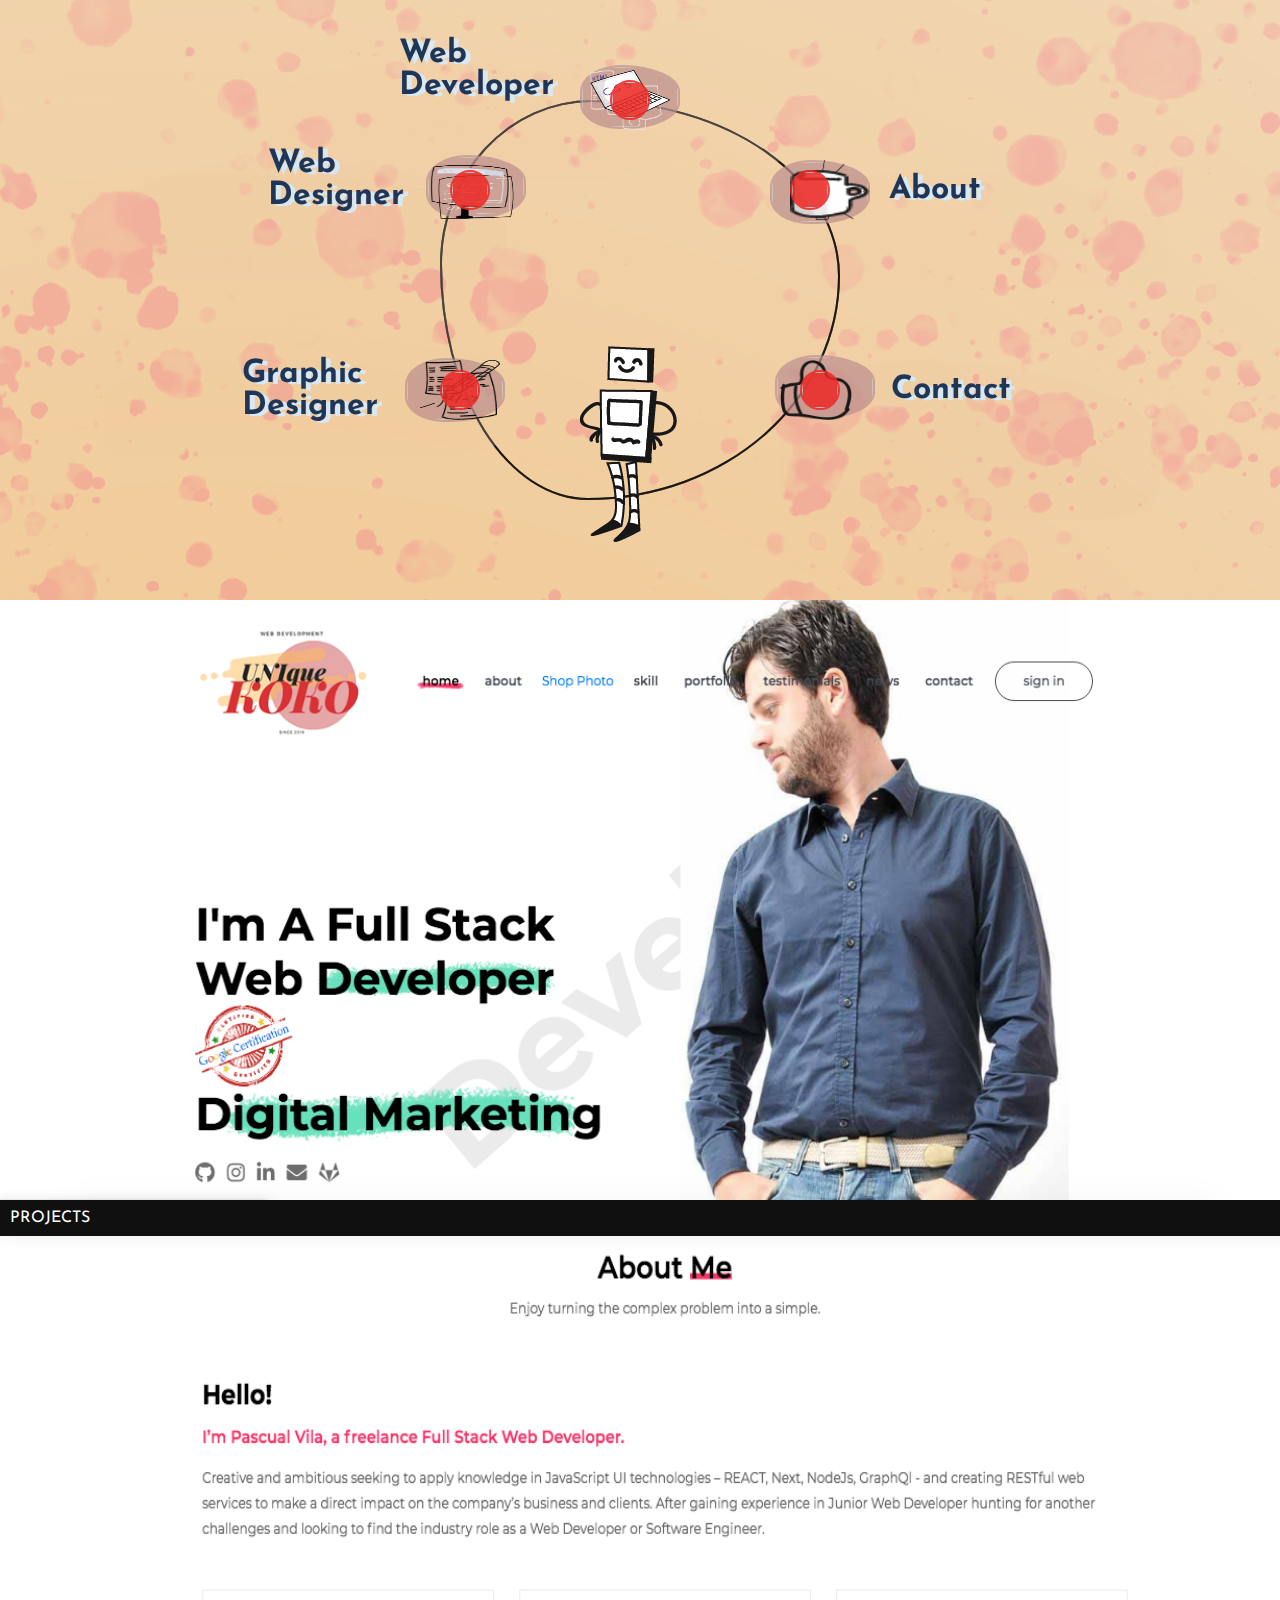
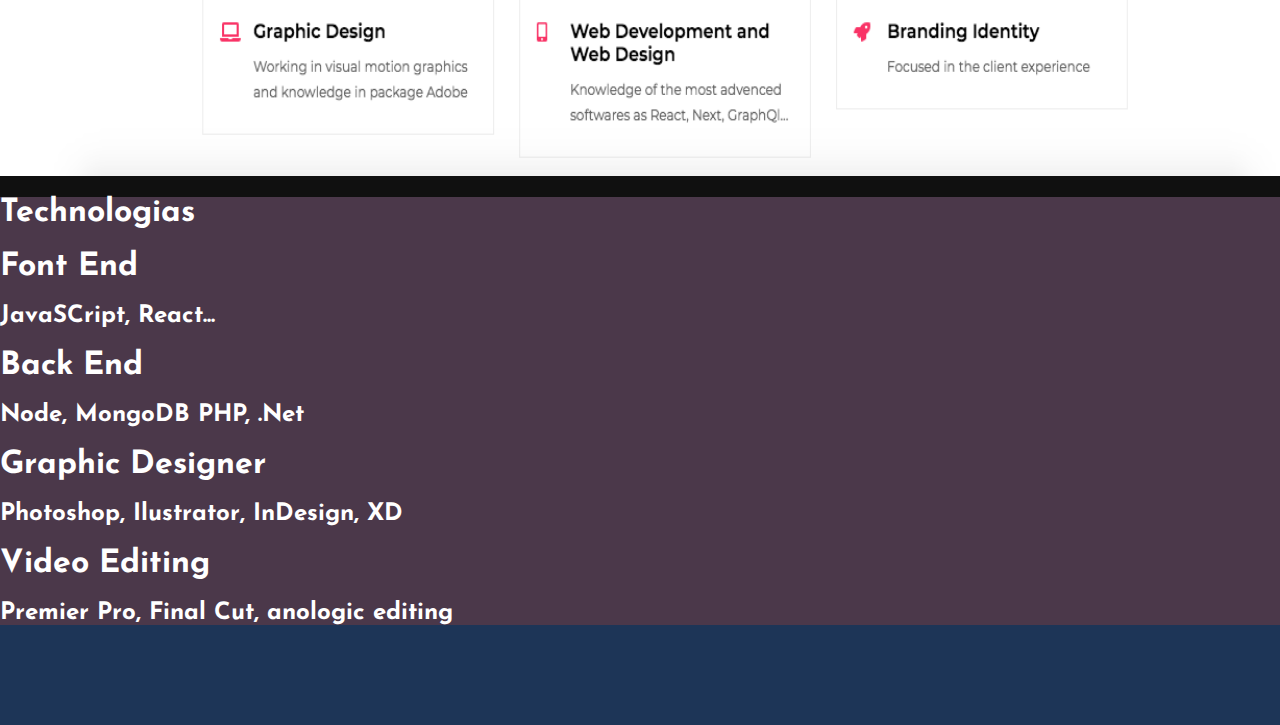
==== portfolio3rd.html @ 54d4c0af "Add files via upload" ====
<!DOCTYPE html>
<html lang="en">
<head>
    <meta charset="UTF-8">
    <meta name="viewport" content="width=device-width, initial-scale=1.0">
	<meta name="description" content="Portfolio Pascual Vila" />
	<meta name="keywords" content="portfolio, web designer, web developer, graphic designer" />
	<meta name="author" content="Pascual Vila" />
    <link rel="stylesheet" href="style.css">
    <script src="scripts.js"></script>
    <script src="https://ajax.googleapis.com/ajax/libs/jquery/3.5.1/jquery.min.js"></script>
    <title>Pascual Vila Portfolio</title>

	<link rel="stylesheet" type="text/css" href="css/base.css" />
	<link rel="stylesheet" type="text/css" href="css/demo1.css" />
	<script>document.documentElement.className="js";var supportsCssVars=function(){var e,t=document.createElement("style");return t.innerHTML="root: { --tmp-var: bold; }",document.head.appendChild(t),e=!!(window.CSS&&window.CSS.supports&&window.CSS.supports("font-weight","var(--tmp-var)")),t.parentNode.removeChild(t),e};supportsCssVars()||alert("Please view this demo in a modern browser that supports CSS Variables.");</script>
</head>
<body>
    <!-- Landing banner -->
    <div class="container">
        <div class="landingBanner__body">
            <div class="square">
                <h1 class="h1__graphicDesigner">Graphic Designer</h1> 
                <h1 class="h1__webDesigner">Web Designer</h1>
                <h1 class="h1__webDeveloper">Web Developer</h1>
                <h1 class="h1__about">About</h1>
                
                <!-- circulos grandes -->
                <span class="span1"></span>
                <span class="span2"></span>
                <span class="span3"></span>
                <!-- circulos Graphic Designer -->  
                <a href="#projects" class="circulo__graphicDesigner5"><img class="circulo__graphicDesigner5"></a>                
                <img class="circulo__graphicDesigner4">                
                <img class="circulo__graphicDesigner2" src="img/papers1.css" alt="papers">
                <img class="circulo__graphicDesigner3" src="img/lapiz.css" alt="lapiz">
                <img class="circulo__graphicDesigner6" src="img/points.css" alt="point">
                <img class="circulo__graphicDesigner7" src="img/points1.css" alt="point">
                <img class="circulo__graphicDesigner8" src="img/lines.css" alt="lines">
                <img class="circulo__graphicDesigner9" src="img/line1.css" alt="lines">
                <img class="circulo__graphicDesigner1">

                <!-- circulos wed Designer -->
                <a href="#projects" class="circulo__webDesigner5"><img class="circulo__webDesigner5"></a>
                <img class="circulo__webDesigner4">
                <img class="circulo__webDesigner2" src="img/hoja.css" alt="hoja">
                <img class="circulo__webDesigner3" src="img/monitor.css" alt="monitor">
                <img class="circulo__webDesigner6" src="img/points.css" alt="point">
                <img class="circulo__webDesigner7" src="img/line3.css" alt="point">
                <img class="circulo__webDesigner8" src="img/line4.css" alt="lines">
                <img class="circulo__webDesigner9" src="img/line5.css" alt="lines">
                <img class="circulo__webDesigner1">
                
                <!-- ciruclos Web Developer -->    
                <a href="#projects" class="circulo__webDeveloper5"><img class="circulo__webDeveloper5"></a>
                <img class="circulo__webDeveloper4">
                <img class="circulo__webDeveloper2" src="img/papers2.css" alt="papers2">
                <img class="circulo__webDeveloper3" src="img/portatil.css" alt="portatil">
                <img class="circulo__webDeveloper6" src="img/points.css" alt="point">
                <img class="circulo__webDeveloper7" src="img/line3.css" alt="point">
                <img class="circulo__webDeveloper8" src="img/line4.css" alt="lines">
                <img class="circulo__webDeveloper9" src="img/line5.css" alt="lines">
                <img class="circulo__webDeveloper1">

                <!-- circulo About -->
                <a href="#about__body" class="circulo__about5"><img class="circulo__about5"></a>
                <img class="circulo__about4">
                <img class="circulo__about2" src="img/bombilla.css" alt="papers2">
                <img class="circulo__about3" src="img/taza.css" alt="portatil">
                <img class="circulo__about6" src="img/points.css" alt="point">
                <img class="circulo__about7" src="img/line3.css" alt="point">
                <img class="circulo__about8" src="img/line4.css" alt="lines">
                <img class="circulo__about9" src="img/line5.css" alt="lines">
                <img class="circulo__about1">

                <!-- circulo Contact -->
                <h1 class="h1__contact">Contact</h1>
                <img class="circulo__contact5">
                <img class="circulo__contact4">
                <img class="circulo__contact2" src="img/ok.css" alt="ok">
                <img class="circulo__contact6" src="img/points.css" alt="point">
                <img class="circulo__contact7" src="img/line3.css" alt="line">
                <img class="circulo__contact8" src="img/line4.css" alt="lines">
                <img class="circulo__contact9" src="img/line5.css" alt="lines">
                <img class="circulo__contact1">
                <div class="content content--fixed">
                <button class="menu-trigger menu-trigger__contact" onclick=""><img src="img/robot.css" alt="robot" class="robotContact"></button>
                </div>
                <div class="content"></div>
            </div>
        </div>
    </div>  


    <body class="demo-1">
		<svg class="hidden">
			<symbol id="icon-arrow" viewBox="0 0 24 24">
				<title>arrow</title>
				<polygon points="6.3,12.8 20.9,12.8 20.9,11.2 6.3,11.2 10.2,7.2 9,6 3.1,12 9,18 10.2,16.8 "/>
			</symbol>
			<symbol id="icon-drop" viewBox="0 0 24 24">
				<title>drop</title>
				<path d="M12,21c-3.6,0-6.6-3-6.6-6.6C5.4,11,10.8,4,11.4,3.2C11.6,3.1,11.8,3,12,3s0.4,0.1,0.6,0.3c0.6,0.8,6.1,7.8,6.1,11.2C18.6,18.1,15.6,21,12,21zM12,4.8c-1.8,2.4-5.2,7.4-5.2,9.6c0,2.9,2.3,5.2,5.2,5.2s5.2-2.3,5.2-5.2C17.2,12.2,13.8,7.3,12,4.8z"/><path d="M12,18.2c-0.4,0-0.7-0.3-0.7-0.7s0.3-0.7,0.7-0.7c1.3,0,2.4-1.1,2.4-2.4c0-0.4,0.3-0.7,0.7-0.7c0.4,0,0.7,0.3,0.7,0.7C15.8,16.5,14.1,18.2,12,18.2z"/>
			</symbol>
		</svg>
		<main>
			<div class="message">To see the menu, please view on a larger screen.</div>
			<!-- <div class="content content--fixed">
				<button class="menu-trigger">+</button>
            </div> -->
<!-- graphic Designer nav -->
			<nav class="grim">
				<div class="grim__item">
					<div class="grim__item-bg grim__item-bg--1"></div>
				</div>
				<div class="grim__item">
					<div class="grim__item-bg grim__item-bg--2"></div>
				</div>
				<div class="grim__item">
					<div class="grim__item-bg grim__item-bg--3"></div>
					<div class="grim__item-content">
						<div class="grim__item-inner">
							<button class="menu-trigger--close">- close</button>
						</div>
					</div>
				</div>
				<div class="grim__item">
					<div class="grim__item-bg grim__item-bg--4"></div>
				</div>
                <div class="grim__item">
					<div class="grim__item-bg grim__item-bg--5"></div>
					<a href="#content-1" class="grim__link grim__item-content">
						<div class="grim__item-inner">
                            <h3 class="grim__item-title">GitHub</h3>
                            <span class="grim__item-desc">pascual143</span>
						</div>
					</a>
                </div>
				<div class="grim__item">
					<div class="grim__item-bg grim__item-bg--6"></div>
					<a href="#content-2" class="grim__link grim__item-content">
						<div class="grim__item-inner">
							<h3 class="grim__item-title">Phone</h3>
							<span class="grim__item-desc">+44 07456804259</span>
						</div>
					</a>
				</div>
				<div class="grim__item">
					<div class="grim__item-bg grim__item-bg--8"></div>
					<a href="#technologies__body" class="grim__link grim__item-content">
						<div class="grim__item-inner">
                            <h3 class="grim__item-title">Instagram</h3>
							<p class="grim__item-desc">pascual143</p>
							
						</div>
					</a>
				</div>
				<div class="grim__item">
					<div class="grim__item-bg grim__item-bg--9"></div>
					<a href="#content-4" class="grim__link grim__item-content">
						<div class="grim__item-inner">
                            <h3 class="grim__item-title">LinkedIn</h3>
							<span class="grim__item-desc">linkedin.com/in/pascual-vila-web-developer
                            </span>
						</div>
					</a>
				</div>
				<div class="grim__item">
					<div class="grim__item-bg grim__item-bg--10" data-duration="1000" data-easing="easeOutQuint"></div>
					<a href="#content-6" class="grim__link grim__item-content">
						<div class="grim__item-inner">
							<h1 class="grim__item-title">email</h1>
							<h2 class="grim__item-desc">pascual.vila.segura@gmail.com</h2>
						</div>
					</a>
                </div>
                <div class="grim__item">
					<div class="grim__item-bg grim__item-bg--7"></div>
					<a href="#content-3" class="grim__link grim__item-content">
                        <div class="grim__item-inner">
                            <h3 class="grim__item-title">Graphic Designer</h3>
                            <br />
                            <br />
                            <h3 class="grim__item-title">Web Designer</h3>
                            <br />
                            <br />
                            <h3 class="grim__item-title">Web Developer</h3>
                            <br />
                            <br />
                            <h3 class="grim__item-title">Digital Marketing</h3>
                            <br />
                            <br />
							<span class="grim__item-desc">Find out</span>
                        </div>
					</a>
                </div>
            </nav>
		</main>
	</body>

<!-- Main -->
    <div class="container">
        <div id="main__body">
            <a href="https://pascualvila.herokuapp.com/" target="_blanck"><img src="img/main.png" alt="Main" class="main__body"></a>
        </div>
    </div>


 <!-- Second banner, steps -->
    <div class="container">
        <div id="projects">
            <p>PROJECTS</p>
        </div>
    </div>

<!-- About -->
    <div class="container">
        <div id="about__body">
            <img src="img/about.png" alt="About" class="about__body">
        </div>
    </div>
<!-- technologies -->
    <div class="container">
        <div id="technologies__body">
            <h1>Technologias</h2>
            <h1>Font End</h1>
            <h2>JavaSCript, React...</h2>
            <h1>Back End</h1>
            <h2>Node, MongoDB PHP, .Net</h2>
            <h1>Graphic Designer</h1>
            <h2>Photoshop, Ilustrator, InDesign, XD</h2>
            <h1>Video Editing</h1>
            <h2>Premier Pro, Final Cut, anologic editing</h2>
        </div>
    </div>
    
</body>
<footer>
    <!-- <p>Instagram</p>
    <p>Facebook</p>
    <p>LinkedIn</p>
    <p>Phone</p> -->
</footer>
        <script src="js/demo.js"></script>
		<script src="js/anime.min.js"></script>
        <script src="js/menu.js"></script>
        <script>function contact5() {
            var element = document.getElementById("menu-trigger");
            element.classList.toggle("circulo__contact1");
          }</script>
</html>
---- style.css ----
:root {
    --fontTexto:  'Raleway', sans-serif;
    --fontHeading: 'Staatliches', cursive;

    /** Colores **/
    --azulClaro : #d6eaf7;
    --azulOscuro : #1d3557;
    --rojo : #ed2a26;
    --rojoOscuro : #AF1F24;
    --blanco: #FFFFFF;
}

/* Layout */
* {
    text-decoration: var(--fontTexto);
    margin: 0;
}

body {
    background: var(--blanco);
}

footer {
    position: relative;
    display: flex;
    padding: 10px;
    bottom: 0;
    height: 100px;
    width: 100%;
    color: white;
    background-color: var(--azulOscuro);
}

p {
    padding: 10px;
}

.container {
    width: 100%;
    text-align: left;
    border: none;
    outline: none;
    transition: 0.4s;
}

/* Texto */
.h1__graphicDesigner {
    position: relative;
    text-decoration: var(--fontHeading);
    top: 90px;
    left: 120px;
    color: var(--azulOscuro);
    /* mix-blend-mode: invert(1); */
    filter: drop-shadow(.16em .08em var(--azulClaro));
    transition: 0.5s;
    animation: animate3 3s ease infinite;
}

.h1__webDesigner {
    position: relative;
    text-decoration: var(--fontHeading);
    top: -120px;
    left: 10px;
    color: var(--azulOscuro);
    /* mix-blend-mode: invert(1); */
    filter: drop-shadow(.16em .08em var(--azulClaro));
    transition: 0.5s;
    animation: animate3 7s ease-in infinite;
}

.h1__webDeveloper {
    position: relative;
    text-decoration: var(--fontHeading);
    top: -230px;
    left: 5px;
    color: var(--azulOscuro);
    /* mix-blend-mode: invert(1); */
    filter: drop-shadow(.16em .08em var(--azulClaro));
    transition: 0.5s;
    animation: animate3 8s ease-out infinite;
}

.h1__about {
    position: relative;
    text-decoration: var(--fontHeading);
    top: -110px;
    left: 340px;
    color: var(--azulOscuro);
    /* mix-blend-mode: invert(1); */
    filter: drop-shadow(.16em .08em var(--azulClaro));
    transition: 0.5s;
    animation: animate3 5s ease-in-out infinite;
}

.h1__contact {
    position: relative;
    text-decoration: var(--fontHeading);
    top: 90px;
    left: 250px;
    color: var(--azulOscuro);
    /* mix-blend-mode: invert(1); */
    filter: drop-shadow(.16em .08em var(--azulClaro));
    transition: 0.5s;
    animation: animate3 6s ease-in-out infinite;
}


/* Landing Banner*/
.landingBanner__body {
    position: relative;
    display: flex;
    justify-content: center;
    height: 600px;
    width: 100%;
    background-image: url("img/background.css");
}

/* circles */
.square {
    margin-top: 100px;
    position: relative;
    width: 400px;
    height: 400px;
    display: flex;
    justify-content: center;
    align-items: center;
}

.square .span1 {
    position: absolute;
    top: 0;
    left: 0;
    width: 100%;
    height: 100%;
    border: 2px solid black;
    opacity: 50%;
    border-radius: 38% 62% 63% 37% / 41% 44% 56% 59%;
    animation: animate 6s linear infinite;
}
/* .square:hover span:nth-child(1) {
    background: rgba(0, 0, 255, 0.8);
} */
.square .span2 {
    position: absolute;
    top: 0;
    left: 0;
    width: 100%;
    height: 100%;
    border: 2px solid black;
    opacity: 50%;
    border-radius: 38% 62% 63% 37% / 41% 44% 56% 59%;
    transition: 0.5s;
    animation: animate 10s linear infinite;
}

.square .span3 {
    position: absolute;
    top: 0;
    left: 0;
    width: 100%;
    height: 100%;
    border: 2px outset black;
    opacity: 50%;
    border-radius: 38% 62% 63% 37% / 41% 44% 56% 59%;
    transition: 0.5s;
    animation: animate 4s linear infinite;
}

@keyframes animate {
    0% {
        transform: rotate(0deg);
    }
    100% {
        transform: rotate(360deg);
    }
}

/* circulos Graphic Designer */
.circulo__graphicDesigner1 {
    position: absolute;
    top: 270px;
    left: -0px;
    width: 10%;
    height: 10%;
    background-color: var(--rojo);
    border: 2px solid var(--rojo);
    opacity: 87%; 
    border-radius: 50%;
    transition: 0.5s;
    animation: animate1 3s linear infinite;
}



.circulo__graphicDesigner2 {
    position: absolute;
    top: 260px;
    left: -15px;
    width: 18%;
    height: 15%;
    transition: 0.5s;
    animation: animate3 6s ease-in-out infinite;
}

.circulo__graphicDesigner3 {
    position: absolute;
    top: 260px;
    left: -20px;
    width: 20%;
    height: 12%;
    transition: 0.5s;
    animation: animate3 3s ease-out infinite;
}

.circulo__graphicDesigner4 {
    position: absolute;
    top: 258px;
    left: -35px;
    width: 25%;
    height: 16%;
    background-color: rosybrown;
    border: 2px solid rosybrown;
    border-radius: 95% 135% 125% 90% / 96% 95% 95% 90%;
    opacity: 70%;
    transition: 0.5s;
    animation: animate3 4s ease-in-out reverse infinite;
}

.circulo__graphicDesigner5 {
    position: absolute;
    top: 258px;
    left: -335px;
    width: 95%;
    height: 25%;
    background-color: rosybrown;
    border: 2px solid rosybrown;
    border-radius: 55% 95% 25% 10% / 65% 85% 35% 30%;
    opacity: 70%;
    z-index: 7;
    opacity: 1%;
    /* transition: 0.5s; */
    /* animation: animate3 4s ease-in-out reverse infinite; */
}

.circulo__graphicDesigner6 {
    position: absolute;
    top: 280px;
    left: -15px;
    width: 6%;
    height: 8%;
    transition: 0.5s;
    animation: animate3 3s ease-out infinite;
    visibility: hidden;
    filter: grayscale(100%)
}

.circulo__graphicDesigner7 {
    position: absolute;
    top: 280px;
    left: -15px;
    width: 3%;
    height: 4%;
    transition: 0.5s;
    animation: animate3 3s ease-out infinite;
    visibility: hidden;
    filter: grayscale(100%)
}

.circulo__graphicDesigner8 {
    position: absolute;
    top: 280px;
    left: -15px;
    width: 15%;
    height: 14%;
    transition: 0.5s;
    animation: animate3 1s ease-in-out infinite;
    visibility: hidden;
}

.circulo__graphicDesigner9 {
    position: absolute;
    top: 280px;
    left: -15px;
    width: 15%;
    height: 14%;
    transition: 0.5s;
    animation: animate3 2s ease-in infinite;
    visibility: hidden;
}
.circulo__graphicDesigner1:hover {
    background-color: var(--azulOscuro);
    border-color: var(--azulOscuro);
}

.circulo__graphicDesigner5:hover ~ .circulo__graphicDesigner1   {
    background-color: var(--azulOscuro);
    border-color: var(--azulOscuro);
}

.circulo__graphicDesigner5:hover ~ .circulo__graphicDesigner3 {
    top: -50px;
    left: 465px;
    width: 30%;
    height: 30%;
}

.circulo__graphicDesigner5:hover ~ .circulo__graphicDesigner2 {
    top: 190px;
    left: -255px;
    width: 30%;
    height: 30%;
}

.circulo__graphicDesigner5:hover ~ .circulo__graphicDesigner6 {
    top: 390px;
    left: -205px;
    visibility: visible;
}

.circulo__graphicDesigner5:hover ~ .circulo__graphicDesigner7 {
    top: 80px;
    left: 715px;
    visibility: visible;
}

.circulo__graphicDesigner5:hover ~ .circulo__graphicDesigner8 {
    top: 280px;
    left: 615px;
    visibility: visible;
}

.circulo__graphicDesigner5:hover ~ .circulo__graphicDesigner9 {
    top: -60px;
    left: -245px;
    width: 30%;
    height: 30%;
    visibility: visible;
}

@keyframes animate3 {
    0% {
        transform: translateY(0px);
    }
    50% {
        transform: translate3d(4px, 8px, 56px)
    }
    100% {
        transform: translateY(0px);
    }
}
/* circulos Web Designer */
.circulo__webDesigner1 {
    position: absolute;
    top: 70px;
    left: 10px;
    width: 10%;
    height: 10%;
    background-color: var(--rojo);
    border: 2px solid var(--rojo);
    opacity: 87%; 
    border-radius: 50%;
    transition: 0.5s;
    animation: animate1 3s linear infinite;
}

.circulo__webDesigner2 {
    position: absolute;
    top: -3px;
    left: -44px;
    width: 40%;
    height: 50%;
    transition: 0.5s;
    animation: animate3 6s ease-in-out infinite;
}

.circulo__webDesigner3 {
    position: absolute;
    top: -18px;
    left: -80px;
    width: 55%;
    height: 55%;
    transition: 0.5s;
    animation: animate3 3s ease-out infinite;
}

.circulo__webDesigner4 {
    position: absolute;
    top: 55px;
    left: -14px;
    width: 25%;
    height: 16%;
    background-color: rosybrown;
    border: 2px solid rosybrown;
    border-radius: 95% 135% 125% 90% / 96% 95% 95% 90%;
    opacity: 70%;
    transition: 0.5s;
    animation: animate3 4s ease-in-out reverse infinite;
}

.circulo__webDesigner5 {
    position: absolute;
    top: 60px;
    left: -314px;
    width: 95%;
    height: 30%;
    background-color: rosybrown;
    border: 2px solid rosybrown;
    border-radius: 55% 95% 25% 10% / 65% 85% 35% 30%;
    opacity: 70%;
    z-index: 7;
    opacity: 1%;
    /* transition: 0.5s; */
    /* animation: animate3 4s ease-in-out reverse infinite; */
}

.circulo__webDesigner6 {
    position: absolute;
    top: 70px;
    left: 10px;
    width: 6%;
    height: 8%;
    transition: 0.5s;
    animation: animate3 3s ease-out infinite;
    visibility: hidden;
    filter: grayscale(100%)
}

.circulo__webDesigner7 {
    position: absolute;
    top: 70px;
    left: 10px;
    width: 30%;
    height: 40%;
    transition: 0.5s;
    animation: animate3 3s ease-out infinite;
    visibility: hidden;
    filter: grayscale(100%)
}

.circulo__webDesigner8 {
    position: absolute;
    top: 70px;
    left: 10px;
    width: 15%;
    height: 14%;
    transition: 0.5s;
    animation: animate3 1s ease-in-out infinite;
    visibility: hidden;
}

.circulo__webDesigner9 {
    position: absolute;
    top: 50px;
    left: -270px;
    width: 15%;
    height: 14%;
    transition: 0.5s;
    animation: animate3 2s ease-in infinite;
    visibility: hidden;
}

.circulo__webDesigner1:hover {
    background-color: var(--azulOscuro);
    border-color: var(--azulOscuro);
}

.circulo__webDesigner5:hover ~ .circulo__webDesigner1   {
    background-color: var(--azulOscuro);
    border-color: var(--azulOscuro);
}

.circulo__webDesigner5:hover ~ .circulo__webDesigner3 {
    top: -150px;
    left: 365px;
    width: 90%;
    height: 90%;
}

.circulo__webDesigner5:hover ~ .circulo__webDesigner2 {
    top: 60px;
    left: -455px;
    width: 90%;
    height: 90%;
}

.circulo__webDesigner5:hover ~ .circulo__webDesigner6 {
    top: 390px;
    left: -205px;
    visibility: visible;
}

.circulo__webDesigner5:hover ~ .circulo__webDesigner7 {
    top: 80px;
    left: 615px;
    visibility: visible;
}

.circulo__webDesigner5:hover ~ .circulo__webDesigner8 {
    top: 380px;
    left: 615px;
    visibility: visible;
}

.circulo__webDesigner5:hover ~ .circulo__webDesigner9 {
    top: -60px;
    left: -245px;
    width: 30%;
    height: 30%;
    visibility: visible;
}

@keyframes animate3 {
    0% {
        transform: translateY(0px);
    }
    50% {
        transform: translate3d(4px, 8px, 56px)
    }
    100% {
        transform: translateY(0px);
    }
}

/* Web Developer */
.circulo__webDeveloper1 {
    position: absolute;
    top: -20px;
    left: 170px;
    width: 10%;
    height: 10%;
    background-color: var(--rojo);
    border: 2px solid var(--rojo);
    opacity: 87%; 
    border-radius: 50%;
    transition: 0.5s;
    animation: animate1 3s linear infinite;
}

.circulo__webDeveloper2 {
    position: absolute;
    top: -30px;
    left: 150px;
    width: 18%;
    height: 15%;
    transition: 0.5s;
    animation: animate3 6s ease-in-out infinite;
}

.circulo__webDeveloper3 {
    position: absolute;
    top: -30px;
    left: 150px;
    width: 20%;
    height: 12%;
    transition: 0.5s;
    animation: animate3 3s ease-out infinite;
}

.circulo__webDeveloper4 {
    position: absolute;
    top: -35px;
    left: 140px;
    width: 25%;
    height: 16%;
    background-color: rosybrown;
    border: 2px solid rosybrown;
    border-radius: 95% 135% 125% 90% / 96% 95% 95% 90%;
    opacity: 70%;
    transition: 0.5s;
    animation: animate3 4s ease-in-out reverse infinite;
}

.circulo__webDeveloper5 {
    position: absolute;
    top: -40px;
    left: -170px;
    width: 95%;
    height: 30%;
    background-color: rosybrown;
    border: 2px solid rosybrown;
    border-radius: 55% 95% 25% 10% / 65% 85% 35% 30%;
    opacity: 70%;
    z-index: 7;
    opacity: 1%;
    /* transition: 0.5s; */
    /* animation: animate3 4s ease-in-out reverse infinite; */
}

.circulo__webDeveloper6 {
    position: absolute;
    top: -20px;
    left: 170px;
    width: 6%;
    height: 8%;
    transition: 0.5s;
    animation: animate3 3s ease-out infinite;
    visibility: hidden;
    filter: grayscale(100%)
}

.circulo__webDeveloper7 {
    position: absolute;
    top: -20px;
    left: 170px;
    width: 3%;
    height: 4%;
    transition: 0.5s;
    animation: animate3 3s ease-out infinite;
    visibility: hidden;
    filter: grayscale(100%)
}

.circulo__webDeveloper8 {
    position: absolute;
    top: -20px;
    left: 170px;
    width: 15%;
    height: 14%;
    transition: 0.5s;
    animation: animate3 1s ease-in-out infinite;
    visibility: hidden;
}

.circulo__webDeveloper9 {
    position: absolute;
    top: -20px;
    left: 170px;
    width: 15%;
    height: 14%;
    transition: 0.5s;
    animation: animate3 2s ease-in infinite;
    visibility: hidden;
}
.circulo__webDeveloper1:hover {
    background-color: var(--azulOscuro);
    border-color: var(--azulOscuro);}

.circulo__webDeveloper5:hover ~ .circulo__webDeveloper1   {
    background-color: var(--azulOscuro);
    border-color: var(--azulOscuro);
}

.circulo__webDeveloper5:hover ~ .circulo__webDeveloper3 {
    top: -10px;
    left: 465px;
    width: 30%;
    height: 30%;
}

.circulo__webDeveloper5:hover ~ .circulo__webDeveloper2 {
    top: 190px;
    left: -355px;
    width: 50%;
    height: 30%;
}

.circulo__webDeveloper5:hover ~ .circulo__webDeveloper6 {
    top: 390px;
    left: -205px;
    visibility: visible;
}

.circulo__webDeveloper5:hover ~ .circulo__webDeveloper7 {
    top: 80px;
    left: 715px;
    width: 150px;
    height: 130px;
    visibility: visible;
}

.circulo__webDeveloper5:hover ~ .circulo__webDeveloper8 {
    top: 280px;
    left: 615px;
    visibility: visible;
}

.circulo__webDeveloper5:hover ~ .circulo__webDeveloper9 {
    top: -20px;
    left: -245px;
    width: 20%;
    height: 10%;
    visibility: visible;
}

@keyframes animate3 {
    0% {
        transform: translateY(0px);
    }
    50% {
        transform: translate3d(4px, 8px, 56px)
    }
    100% {
        transform: translateY(0px);
    }
}

/* circulos About */
.circulo__about1 {
    position: absolute;
    top: 70px;
    left: 350px;
    width: 10%;
    height: 10%;
    background-color: var(--rojo);
    border: 2px solid var(--rojo);
    opacity: 87%; 
    border-radius: 50%;
    transition: 0.5s;
    animation: animate1 3s linear infinite;
}

.circulo__about2 {
    position: absolute;
    top: 60px;
    left: 350px;
    width: 18%;
    height: 15%;
    transition: 0.5s;
    animation: animate3 6s ease-in-out infinite;
}

.circulo__about3 {
    position: absolute;
    top: 70px;
    left: 350px;
    width: 20%;
    height: 12%;
    transition: 0.5s;
    animation: animate3 3s ease-out infinite;
}

.circulo__about4 {
    position: absolute;
    top: 60px;
    left: 330px;
    width: 25%;
    height: 16%;
    background-color: rosybrown;
    border: 2px solid rosybrown;
    border-radius: 95% 135% 125% 90% / 96% 95% 95% 90%;
    opacity: 70%;
    transition: 0.5s;
    animation: animate3 4s ease-in-out reverse infinite;
}

.circulo__about5 {
    position: absolute;
    top: 70px;
    left: 350px;
    width: 95%;
    height: 30%;
    background-color: rosybrown;
    border: 2px solid rosybrown;
    border-radius: 55% 95% 25% 10% / 65% 85% 35% 30%;
    opacity: 70%;
    z-index: 7;
    opacity: 1%;
    /* transition: 0.5s; */
    /* animation: animate3 4s ease-in-out reverse infinite; */
}

.circulo__about6 {
    position: absolute;
    top: 70px;
    left: 350px;
    width: 6%;
    height: 8%;
    transition: 0.5s;
    animation: animate3 3s ease-out infinite;
    visibility: hidden;
    filter: grayscale(100%)
}

.circulo__about7 {
    position: absolute;
    top: 70px;
    left: 350px;
    width: 3%;
    height: 4%;
    transition: 0.5s;
    animation: animate3 3s ease-out infinite;
    visibility: hidden;
    filter: grayscale(100%)
}

.circulo__about8 {
    position: absolute;
    top: 70px;
    left: 350px;
    width: 15%;
    height: 14%;
    transition: 0.5s;
    animation: animate3 1s ease-in-out infinite;
    visibility: hidden;
}

.circulo__about9 {
    position: absolute;
    top: 70px;
    left: 350px;
    width: 15%;
    height: 14%;
    transition: 0.5s;
    animation: animate3 2s ease-in infinite;
    visibility: hidden;
}
.circulo__about1:hover {
    background-color: var(--azulOscuro);
    border-color: var(--azulOscuro);
}

.circulo__about5:hover ~ .circulo__about1   {
    background-color: var(--azulOscuro);
    border-color: var(--azulOscuro);
}

.circulo__about5:hover ~ .circulo__about3 {
    top: -90px;
    left: 565px;
    width: 30%;
    height: 30%;
}

.circulo__about5:hover ~ .circulo__about2 {
    top: 190px;
    left: -355px;
    width: 50%;
    height: 30%;
}

.circulo__about5:hover ~ .circulo__about6 {
    top: 390px;
    left: -205px;
    visibility: visible;
}

.circulo__about5:hover ~ .circulo__about7 {
    top: 80px;
    left: 715px;
    width: 150px;
    height: 130px;
    visibility: visible;
}

.circulo__about5:hover ~ .circulo__about8 {
    top: 280px;
    left: 615px;
    visibility: visible;
}

.circulo__about5:hover ~ .circulo__about9 {
    top: -20px;
    left: -245px;
    width: 20%;
    height: 10%;
    visibility: visible;
}

@keyframes animate3 {
    0% {
        transform: translateY(0px);
    }
    50% {
        transform: translate3d(4px, 8px, 56px)
    }
    100% {
        transform: translateY(0px);
    }
}

/* ciculos contact */
.circulo__contact1 {
    position: absolute;
    top: 270px;
    left: 360px;
    width: 10%;
    height: 10%;
    background-color: var(--rojo);
    border: 2px solid var(--rojo);
    opacity: 87%; 
    border-radius: 50%;
    transition: 0.5s;
    animation: animate1 3s linear infinite;
}

.circulo__contact2 {
    position: absolute;
    top: 260px;
    left: 340px;
    width: 18%;
    height: 15%;
    transition: 0.5s;
    animation: animate3 6s ease-in-out infinite;
}

.circulo__contact3 {
    position: absolute;
    top: 260px;
    left: 340px;
    width: 20%;
    height: 12%;
    transition: 0.5s;
    animation: animate3 3s ease-out infinite;
}

.circulo__contact4 {
    position: absolute;
    top: 255px;
    left: 335px;
    width: 25%;
    height: 16%;
    background-color: rosybrown;
    border: 2px solid rosybrown;
    border-radius: 95% 135% 125% 90% / 96% 95% 95% 90%;
    opacity: 70%;
    transition: 0.5s;
    animation: animate3 4s ease-in-out reverse infinite;
}

.circulo__contact5 {
    position: absolute;
    top: 260px;
    left: 340px;
    width: 95%;
    height: 40%;
    background-color: rosybrown;
    border: 2px solid rosybrown;
    border-radius: 55% 95% 25% 10% / 65% 85% 35% 30%;
    opacity: 70%;
    z-index: 7;
    opacity: 1%;
    /* transition: 0.5s; */
    /* animation: animate3 4s ease-in-out reverse infinite; */
}

.circulo__contact6 {
    position: absolute;
    top: 260px;
    left: 340px;
    width: 6%;
    height: 8%;
    transition: 0.5s;
    animation: animate3 3s ease-out infinite;
    visibility: hidden;
    filter: grayscale(100%)
}

.circulo__contact7 {
    position: absolute;
    top: 260px;
    left: 340px;
    width: 3%;
    height: 4%;
    transition: 0.5s;
    animation: animate3 3s ease-out infinite;
    visibility: hidden;
    filter: grayscale(100%)
}

.circulo__contact8 {
    position: absolute;
    top: 260px;
    left: 340px;
    width: 15%;
    height: 14%;
    transition: 0.5s;
    animation: animate3 1s ease-in-out infinite;
    visibility: hidden;
}

.circulo__contact9 {
    position: absolute;
    top: 260px;
    left: 340px;
    width: 15%;
    height: 14%;
    transition: 0.5s;
    animation: animate3 2s ease-in infinite;
    visibility: hidden;
}
.circulo__contact1:hover {
    background-color: var(--azulOscuro);
    border-color: var(--azulOscuro);}

.circulo__contact5:hover ~ .circulo__contact1   {
    background-color: var(--azulOscuro);
    border-color: var(--azulOscuro);
}

.circulo__contact5:hover ~ .circulo__contact3 {
    top: -10px;
    left: 465px;
    width: 30%;
    height: 30%;
}

.circulo__contact5:hover ~ .circulo__contact2 {
    top: 190px;
    left: -355px;
    width: 35%;
    height: 20%;
}

.circulo__contact5:hover ~ .circulo__contact6 {
    top: 390px;
    left: -205px;
    visibility: visible;
}

.circulo__contact5:hover ~ .circulo__contact7 {
    top: 80px;
    left: 715px;
    width: 150px;
    height: 130px;
    visibility: visible;
}

.circulo__contact5:hover ~ .circulo__contact8 {
    top: 280px;
    left: 615px;
    visibility: visible;
}

.circulo__contact5:hover ~ .circulo__contact9 {
    top: -20px;
    left: -245px;
    width: 20%;
    height: 10%;
    visibility: visible;
}

.robotContact {
    transition: 0.5s;
    animation: animate3 2s ease-out infinite;
}

@keyframes animate3 {
    0% {
        transform: translateY(0px);
    }
    50% {
        transform: translate3d(4px, 8px, 56px)
    }
    100% {
        transform: translateY(0px);
    }
}

/* Second banner, steps */
.secondBanner__body {
    position: relative;
    width: 100%;
    height: 500px;
    background-image: url("img/background2.css");
    /* mix-blend-mode: difference; */
}

/* About */
#about__body {
    position: relative;
    width: 100%;
    height: 540px;
    z-index: 30;
    /* background-color: var(--azul); */
}
.about__body {
    position: relative;
    width: 100%;
    height: 540px;
    z-index: 30;
    /* background-color: var(--azul); */
}

#main__body {
    position: relative;
    width: 100%;
    height: 600px;
    /* background-color: var(--azul); */
}
.main__body {
    position: relative;
    width: 100%;
    height: 600px;
    /* background-color: var(--azul); */
}
/* Contact */
.contact__body {
    position: relative;
    width: 100%;
    height: 500px;
    background-color: var(--rojoOscuro);
}
---- css/base.css ----
article,aside,details,figcaption,figure,footer,header,hgroup,main,nav,section,summary{display:block;}audio,canvas,video{display:inline-block;}audio:not([controls]){display:none;height:0;}[hidden]{display:none;}html{font-family:sans-serif;-ms-text-size-adjust:100%;-webkit-text-size-adjust:100%;}body{margin:0;}a:focus{outline:thin dotted;}a:active,a:hover{outline:0;}h1{font-size:2em;margin:0.67em 0;}abbr[title]{border-bottom:1px dotted;}b,strong{font-weight:bold;}dfn{font-style:italic;}hr{-moz-box-sizing:content-box;box-sizing:content-box;height:0;}mark{background:#ff0;color:#000;}code,kbd,pre,samp{font-family:monospace,serif;font-size:1em;}pre{white-space:pre-wrap;}q{quotes:"\201C" "\201D" "\2018" "\2019";}small{font-size:80%;}sub,sup{font-size:75%;line-height:0;position:relative;vertical-align:baseline;}sup{top:-0.5em;}sub{bottom:-0.25em;}img{border:0;}svg:not(:root){overflow:hidden;}figure{margin:0;}fieldset{border:1px solid #c0c0c0;margin:0 2px;padding:0.35em 0.625em 0.75em;}legend{border:0;padding:0;}button,input,select,textarea{font-family:inherit;font-size:100%;margin:0;}button,input{line-height:normal;}button,select{text-transform:none;}button,html input[type="button"],input[type="reset"],input[type="submit"]{-webkit-appearance:button;cursor:pointer;}button[disabled],html input[disabled]{cursor:default;}input[type="checkbox"],input[type="radio"]{box-sizing:border-box;padding:0;}input[type="search"]{-webkit-appearance:textfield;-moz-box-sizing:content-box;-webkit-box-sizing:content-box;box-sizing:content-box;}input[type="search"]::-webkit-search-cancel-button,input[type="search"]::-webkit-search-decoration{-webkit-appearance:none;}button::-moz-focus-inner,input::-moz-focus-inner{border:0;padding:0;}textarea{overflow:auto;vertical-align:top;}table{border-collapse:collapse;border-spacing:0;}
*,
*::after,
*::before {
	box-sizing: border-box;
}

html {
	background: #000;
}

body {
	min-height: 100vh;
	color: #57585c;
	color: var(--color-text);
	background: #fff;
	background: var(--color-bg);
	-webkit-font-smoothing: antialiased;
	-moz-osx-font-smoothing: grayscale;
}

/* Fade effect */
.js body {
	opacity: 0;
	transition: opacity 0.3s;
}

.js body.render {
	opacity: 1;
}

/* Page Loader */
.js .loading::before {
	content: '';
	position: fixed;
	z-index: 100000;
	top: 0;
	left: 0;
	width: 100%;
	height: 100%;
	background: var(--color-bg);
}

.js .loading::after {
	content: '';
	position: fixed;
	z-index: 100000;
	top: 50%;
	left: 50%;
	width: 60px;
	height: 60px;
	margin: -30px 0 0 -30px;
	pointer-events: none;
	border-radius: 50%;
	opacity: 0.4;
	background: var(--color-text);
	animation: loaderAnim 0.7s linear infinite alternate forwards;
}

@keyframes loaderAnim {
	to {
		opacity: 1;
		transform: scale3d(0.5,0.5,1);
	}
}

a {
	text-decoration: none;
	color: var(--color-link);
	outline: none;
}

a:hover,
a:focus {
	color: var(--color-link-hover);
	outline: none;
}

button:focus {
	outline: none;
}

.hidden {
	position: absolute;
	overflow: hidden;
	width: 0;
	height: 0;
	pointer-events: none;
}

.content {
	flex-direction: column;
	height: auto;
	min-height: 0;
}

.content--fixed {
	position: relative;
	z-index: 1000;
	display: block;
	padding: 0.85em;
}

.codrops-header {
	flex-direction: column;
	align-items: center;
}

.codrops-header__title {
	font-weight: bold;
	padding-bottom: 0.25em;
	text-align: center;
}

.info {
	margin: 0;
}

.codrops-links {
	margin: 0;
}

.message {
	position: relative;
	z-index: 100;
	padding: 1em;
	text-align: center;
	color: var(--color-bg);
	background: var(--color-text);
}

/* Icons */
.icon {
	display: block;
	width: 1.5em;
	height: 1.5em;
	margin: 0 auto;
	fill: currentColor;
}

main {
	position: relative;
	width: 100%;
}

/* Header */
.codrops-header {
	position: relative;
	z-index: 100;
	display: flex;
}

.codrops-header__title {
	font-size: 1em;
	font-weight: bold;
	margin: 0;
	padding: 0.75em 0;
}

.info {
	color: var(--color-info);
	text-align: center;
}

/* Top Navigation Style */
.codrops-links {
	position: relative;
	display: flex;
	justify-content: center;
	text-align: center;
	white-space: nowrap;
}

.codrops-icon {
	display: inline-block;
	margin: 0.15em;
	padding: 0.25em;
}

.demos {
	text-align: center;
	line-height: 2;
	margin: 1rem 0 0 0;
}

.github {
	display: block;
}

.content {
	position: relative;
	display: flex;
	justify-content: center;
	align-items: center;
}

.content--switch {
	padding: 2.5rem 1rem;
}

.demo--current {
	opacity: 0.5;
}

@media screen and (min-width: 55em) {
	.message {
		display: none;
	}
	
	.codrops-header {
		flex-direction: row;
		align-items: flex-start;
		align-items: center;
		align-self: start;
		grid-area: header;
		justify-self: start;
	}

	.codrops-links {
		margin-right: 1rem;
	}

	.info {
		text-align: left;
		margin: 0 0 0 1.25em;
	}

	.content {
		margin: 0 auto;
		min-height: 100vh;
	}

	.js .content--switch {
		display: none;
	}

	.js .content--switch-current {
		display: flex;
	}

	.content--fixed {
		position: relative;
		z-index: 10;
		top: 0;
		left: 0;
		display: grid;
		align-content: space-between;
		width: 100%;
		max-width: none;
		min-height: 0;
		height: 100vh;
		padding: 1.5em;
		pointer-events: none;
		grid-template-columns: 70% 30%;
		grid-template-rows: auto auto 4em;
		grid-template-areas: 'header ...'
		'... ...'
		'menu demos';
	}

	.content--fixed a {
		pointer-events: auto;
	}

	.demos {
		grid-area: demos;
		align-self: end;
		justify-self: end;
		display: flex;
		align-items: center;
		justify-content: center;
		margin: 0;
	}

	.demo:nth-child(2) {
		margin: 0 3rem 0 1.5rem;
	}
}
---- css/demo1.css ----
@import url('https://fonts.googleapis.com/css?family=Josefin+Sans:400,700');

.demo-1 {
	font-family: 'Josefin Sans', sans-serif;
    --color-text: #fff;
    --color-bg: #101010;
    --color-link: #f8d05d;
    --color-link-hover: #949494;
    --color-info: #f0f0f0;
}

.content__title {
	font-size: 2rem;
	margin: 0;
}

.content__date {
	font-size: 1rem;
	padding: 1rem 0;
}

.content__location {
	font-size: 1rem;
}

.content__text {
	max-width: 600px;
	font-size: 1.25rem;
	line-height: 1.4;
	text-align: center;
}

#content-2 {
	background-color: #383f4b;
}

#content-3 {
	background-color: #3d384b;
}

#technologies__body {
	background-color: #4b384a;
}

#content-5 {
	background-color: #394b38;
}

#content-6 {
	background-color: #4b4238;
}

.menu-trigger {
	position: relative;
	top: -105px;
	left: -332px;
	width: 350px;
	height: 350px;
	/* display: none; */
}

.grim {
	display: none;
}

@media screen and (min-width: 55em) {
	.content__title {
		font-size: 8vw;
	}
	.content__date,
	.content__location {
		font-size: 1rem;
	}
	.menu-trigger {
		display: inline-block;
		background: none;
		border: 0;
		grid-area: menu;
		justify-self: start;
		align-self: end;
		/* cursor: pointer; */
		pointer-events: auto;
		font-family: inherit;
		color: inherit;
		position: relative;
		padding: 0;
		white-space: nowrap;
	}

	.menu-trigger--close {
		align-self: center;
	}
	
	.grim {
		display: grid;
		position: fixed;
		z-index: 1000;
		bottom: 0;
		left: 0;
		width: 100%;
		height: 100vh;
		grid-template-columns: repeat(32,3.125vw);
		grid-template-rows: repeat(32,3.125vh);
		pointer-events: none;
	}

	.grim--open {
		pointer-events: auto;
	}

	.grim__item {
		position: relative;
		overflow: hidden;
		display: flex;
		justify-content: center;
		align-items: center;
	}

	.grim__item:first-child {
		grid-area: 31 / 1 / 33 / 2;
	}

	.grim__item:nth-child(2) {
		grid-area: 31 / 2 / 33 / 3;
	}

	.grim__item:nth-child(3) {
		grid-area: 29 / 1 / 31 / 3;
	}

	.grim__item:nth-child(4) {
		grid-area: 29 / 3 / 33 / 5;
	}

	.grim__item:nth-child(5) {
		grid-area: 25 / 1 / 29 / 5;
	}

	.grim__item:nth-child(6) {
		grid-area: 25 / 5 / 33 / 9;
	}

	.grim__item:nth-child(7) {
		grid-area: 17 / 1 / 25 / 9;
	}

	.grim__item:nth-child(8) {
		grid-area: 17 / 9 / 33 / 17;
	}

	.grim__item:nth-child(9) {
		grid-area: 1 / 1 / 17 / 17;
	}

	.grim__item:nth-child(10) {
		grid-area: 1 / 17 / 33 / 33;
	}

	.grim__item-bg {
		position: absolute;
		width: 100%;
		height: 100%;
		top: 0;
		left: 0;
		transform: scale3d(0,0,1);
		opacity: 0;
		box-shadow: 0 0 0 2px currentColor;
		background: currentColor;
	}

	.grim__item-bg--1 { color: #F8D05D; }
	.grim__item-bg--2 { color: #da3b35; }
	.grim__item-bg--3 { color: #302d29; }
	.grim__item-bg--4 { color: #4600f2; }
	.grim__item-bg--5 { color: #f8d15b; }
	.grim__item-bg--6 { color: #4CAF50; }
	.grim__item-bg--7 { color: #1bdde6; }
	.grim__item-bg--8 { color: #da3b35; }
	.grim__item-bg--9 { color: #4600f1; }
	.grim__item-bg--10 { color: #F8D05D; }

	.grim__item-content {
		position: relative;
		color: #fff;
		transition: color 0.3s;
		overflow: hidden;
	}

	.grim__item-content:hover,
	.grim__item-content:focus {
		opacity: 0.8;
		color: inherit;
		transition: opacity 0.3s;
	}

	.grim__item-inner {
		display: flex;
		flex-direction: column;
		justify-content: center;
		align-items: center;
		text-align: center;
		position: relative;
		opacity: 0;
	}

	.grim__item-title {
		font-weight: normal;
		margin: 0;
		font-size: 1.85rem;
		letter-spacing: 0.15rem;
	}

	.grim__item:nth-child(6) .grim__item-title {
		font-size: 2rem;
	}

	.grim__item:nth-child(7) .grim__item-title {
		font-size: 2.25rem;
	}

	.grim__item:nth-child(8) .grim__item-title {
		font-size: 2.45rem;
	}

	.grim__item:nth-child(9) .grim__item-title {
		font-size: 2.65rem;
	}

	.grim__item:nth-child(10) .grim__item-title {
		font-size: 3.85rem;
	}

	.grim__item-desc {
		font-size: 0.85rem;
		margin: 0.5rem 0 0 0;
	}

	.grim__item-desc::after {
		content: '...';
		position: relative;
		display: block;
		font-size: 1.75rem;
	}
}
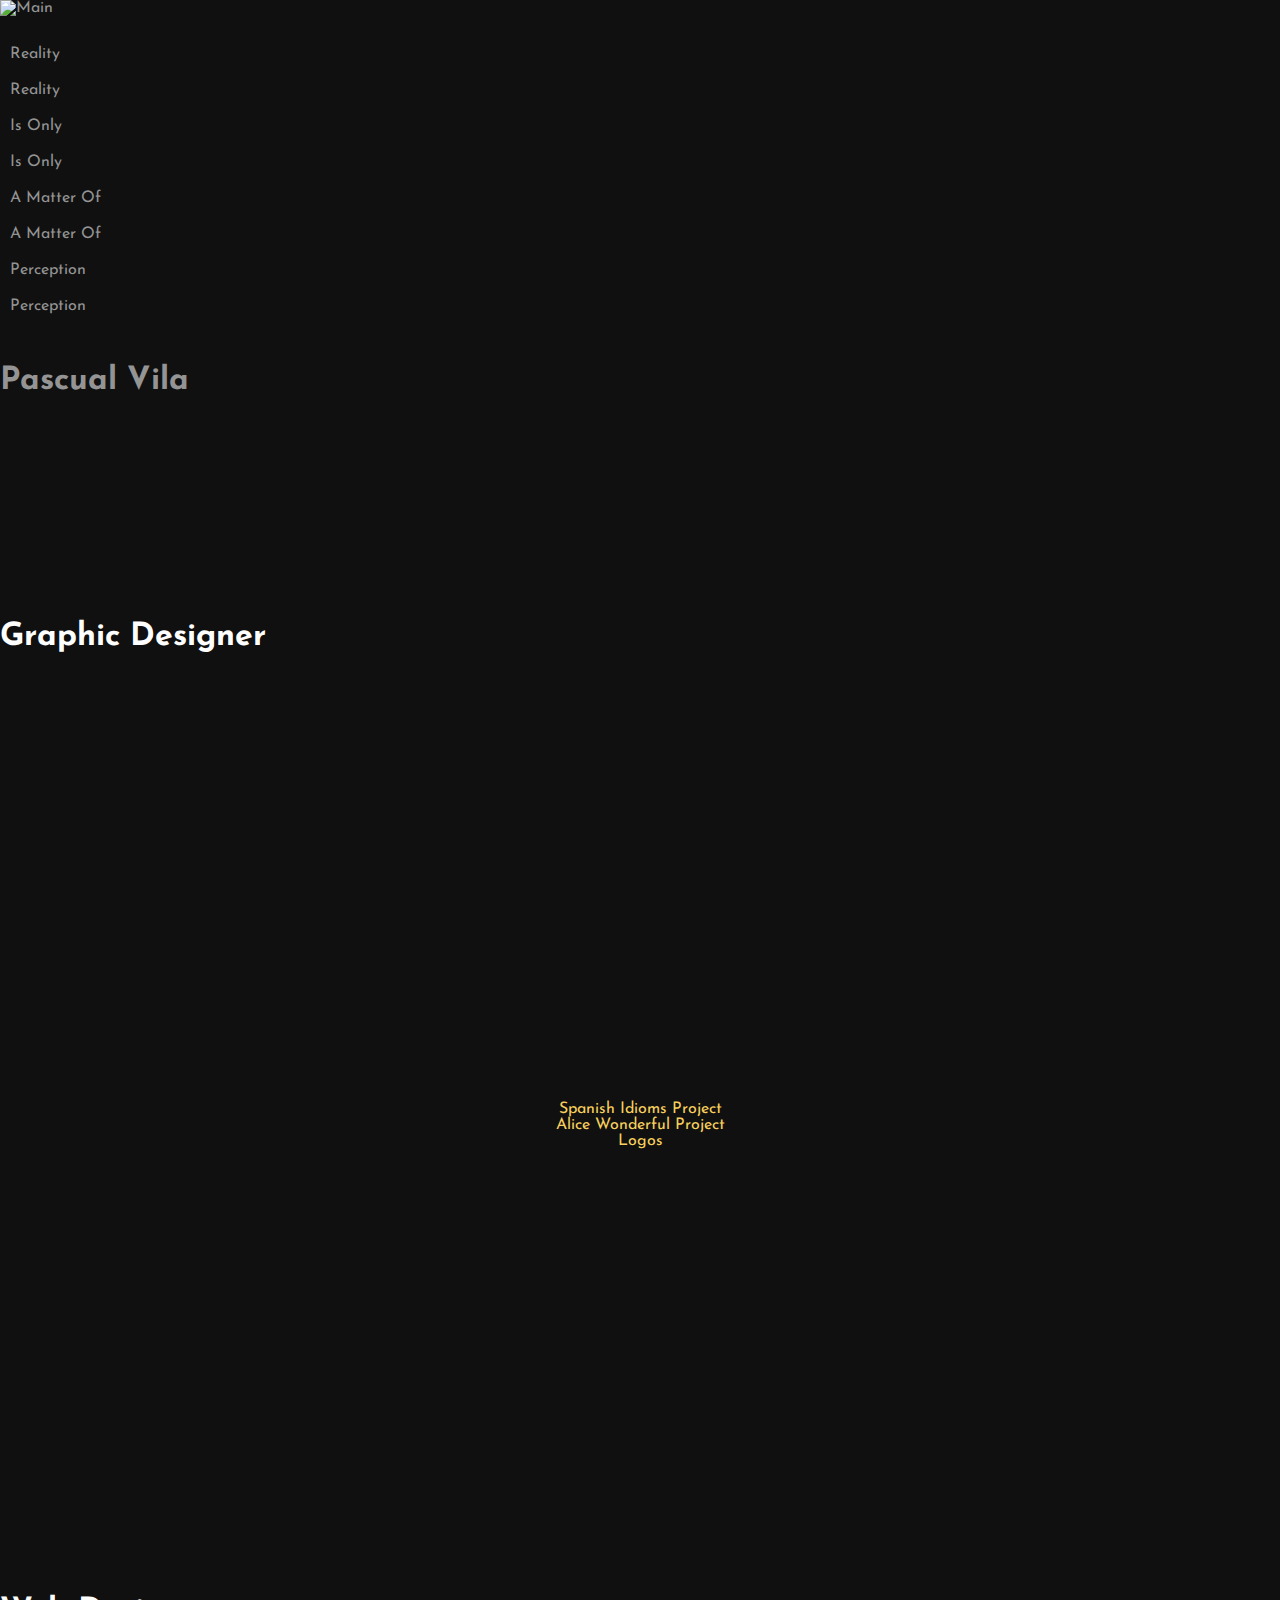
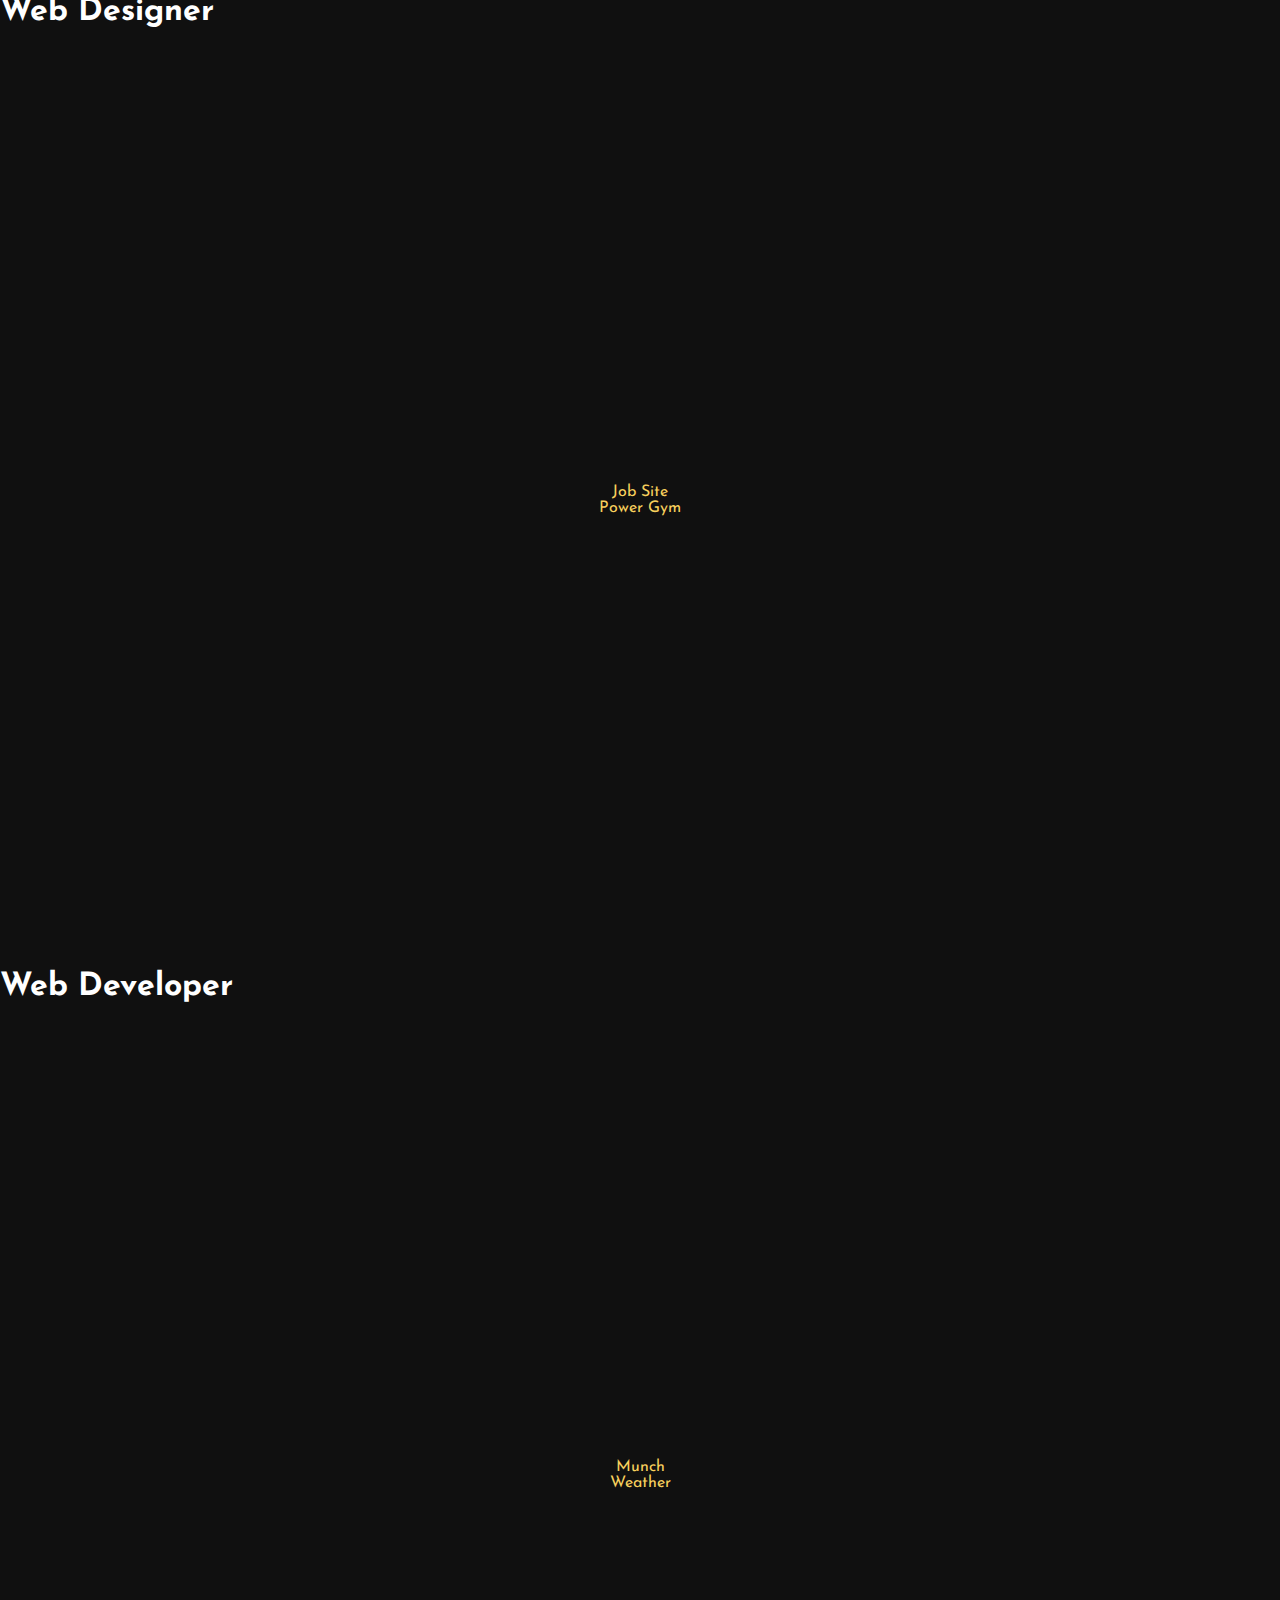
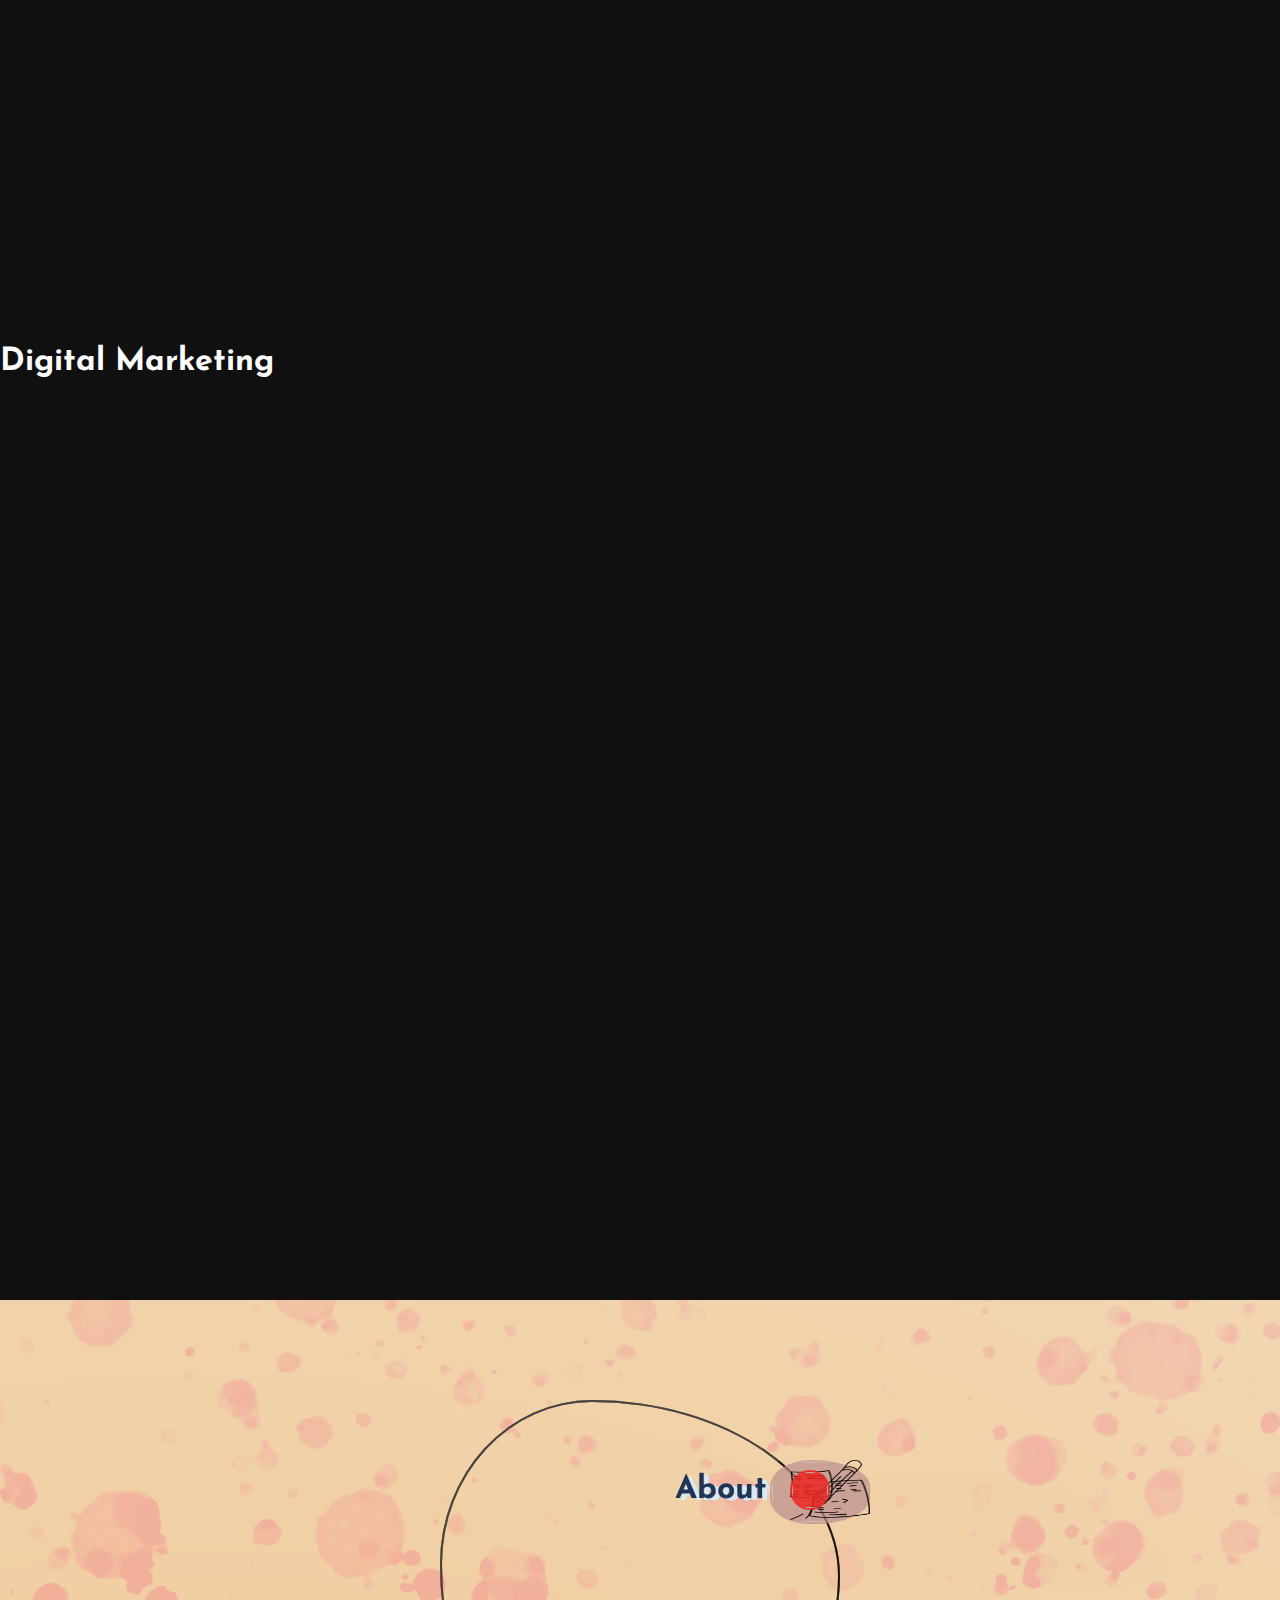
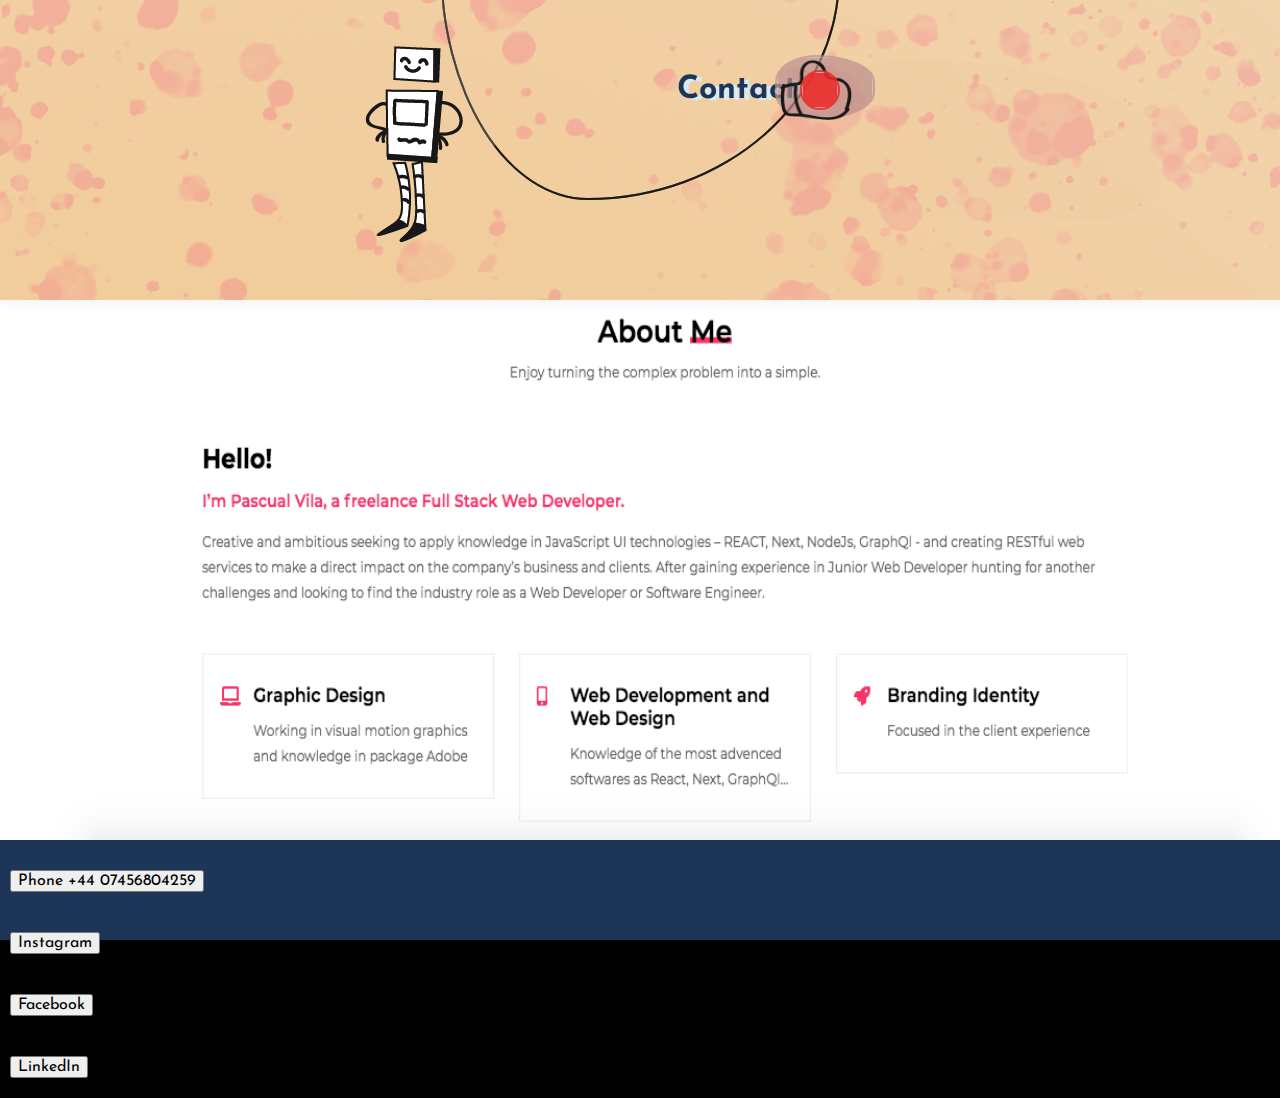
==== commit 6ce87dab: "first final" ====
--- a/portfolio3rd.html
+++ b/portfolio3rd.html
@@ -7,66 +7,110 @@
 	<meta name="keywords" content="portfolio, web designer, web developer, graphic designer" />
 	<meta name="author" content="Pascual Vila" />
     <link rel="stylesheet" href="style.css">
+    <link rel="stylesheet" href="https://cdnjs.cloudflare.com/ajax/libs/font-awesome/5.14.0/css/all.min.css" integrity="sha512-1PKOgIY59xJ8Co8+NE6FZ+LOAZKjy+KY8iq0G4B3CyeY6wYHN3yt9PW0XpSriVlkMXe40PTKnXrLnZ9+fkDaog==" crossorigin="anonymous" />
     <script src="scripts.js"></script>
     <script src="https://ajax.googleapis.com/ajax/libs/jquery/3.5.1/jquery.min.js"></script>
     <title>Pascual Vila Portfolio</title>
 
 	<link rel="stylesheet" type="text/css" href="css/base.css" />
 	<link rel="stylesheet" type="text/css" href="css/demo1.css" />
-	<script>document.documentElement.className="js";var supportsCssVars=function(){var e,t=document.createElement("style");return t.innerHTML="root: { --tmp-var: bold; }",document.head.appendChild(t),e=!!(window.CSS&&window.CSS.supports&&window.CSS.supports("font-weight","var(--tmp-var)")),t.parentNode.removeChild(t),e};supportsCssVars()||alert("Please view this demo in a modern browser that supports CSS Variables.");</script>
+    
+    
 </head>
 <body>
+    <!-- Unique coco -->
+    <div class="container">
+        <div id="main__body">
+            <a href="https://pascualvila.herokuapp.com/" target="_blanck">
+                <img src="img/model3.jpg" alt="Main" class="mainImage" class="mainImage">
+                    <div class="perspective-text">
+                      <div class="perspective-line">
+                        <p></p>
+                        <p>Reality</p>
+                      </div>
+                      <div class="perspective-line">
+                        <p>Reality</p>
+                        <p>Is Only</p>
+                      </div>
+                      <div class="perspective-line">
+                        <p>Is Only</p>
+                        <p>A Matter Of</p>
+                      </div>
+                      <div class="perspective-line">
+                        <p>A Matter Of</p>
+                        <p>Perception</p>
+                      </div>
+                      <div class="perspective-line">
+                        <p>Perception</p>
+                        <p></p>
+                      </div>
+                    </div>
+                    <div class="main__body_presentacion">
+                        <h1 class="h1__desarrollador">Pascual Vila</h1>
+                        <h1 class="h1__desarrollador"></h1>
+                     </div>
+            </a>
+
+        </div>
+    </div>
+
+   <!-- Second banner, steps -->
+   <div id="projects" class="projects">
+    <div class="section">
+        <!-- <div id="projects">
+            <p>PROJECTS</p>
+        </div> -->
+            <div class="slide">
+                <h1 class="h1__projects">Graphic Designer</h1>
+                <div class="content">
+                    <a href="SpanishIdioms.html" class="a__project_content2">Spanish Idioms Project</a>
+                    <a href="alice.html" class="a__project_content2">Alice Wonderful Project</a>
+                    <a href="logos.html" class="a__project_content3">Logos</a>
+                </div>
+            </div>
+            <div class="slide">
+                <h1 class="h1__projects">Web Designer</h1>
+
+                <div class="content">
+                    <a href="https://protected-shore-92697.herokuapp.com/projects" class="a__project_content2">Job Site</a>
+                    <a href="https://protected-shore-92697.herokuapp.com/projects" class="a__project_content2">Power Gym</a>
+                </div>
+            </div>
+            <div class="slide">
+                <h1 class="h1__projects">Web Developer</h1>
+
+                <div class="content">
+                    <a href="https://protected-shore-92697.herokuapp.com/projects" class="a__project_content2">Munch</a>
+                    <a href="https://protected-shore-92697.herokuapp.com/projects" class="a__project_content2">Weather</a>
+                </div>
+            </div>
+            <div class="slide">
+                <h1 class="h1__projects">Digital Marketing</h1>
+
+                <div class="content">
+                    
+                </div>
+            </div>
+        </div>
+</div>
+
+
     <!-- Landing banner -->
     <div class="container">
         <div class="landingBanner__body">
-            <div class="square">
-                <h1 class="h1__graphicDesigner">Graphic Designer</h1> 
-                <h1 class="h1__webDesigner">Web Designer</h1>
-                <h1 class="h1__webDeveloper">Web Developer</h1>
+            <div class="square">                
                 <h1 class="h1__about">About</h1>
                 
                 <!-- circulos grandes -->
                 <span class="span1"></span>
                 <span class="span2"></span>
                 <span class="span3"></span>
-                <!-- circulos Graphic Designer -->  
-                <a href="#projects" class="circulo__graphicDesigner5"><img class="circulo__graphicDesigner5"></a>                
-                <img class="circulo__graphicDesigner4">                
-                <img class="circulo__graphicDesigner2" src="img/papers1.css" alt="papers">
-                <img class="circulo__graphicDesigner3" src="img/lapiz.css" alt="lapiz">
-                <img class="circulo__graphicDesigner6" src="img/points.css" alt="point">
-                <img class="circulo__graphicDesigner7" src="img/points1.css" alt="point">
-                <img class="circulo__graphicDesigner8" src="img/lines.css" alt="lines">
-                <img class="circulo__graphicDesigner9" src="img/line1.css" alt="lines">
-                <img class="circulo__graphicDesigner1">
-
-                <!-- circulos wed Designer -->
-                <a href="#projects" class="circulo__webDesigner5"><img class="circulo__webDesigner5"></a>
-                <img class="circulo__webDesigner4">
-                <img class="circulo__webDesigner2" src="img/hoja.css" alt="hoja">
-                <img class="circulo__webDesigner3" src="img/monitor.css" alt="monitor">
-                <img class="circulo__webDesigner6" src="img/points.css" alt="point">
-                <img class="circulo__webDesigner7" src="img/line3.css" alt="point">
-                <img class="circulo__webDesigner8" src="img/line4.css" alt="lines">
-                <img class="circulo__webDesigner9" src="img/line5.css" alt="lines">
-                <img class="circulo__webDesigner1">
-                
-                <!-- ciruclos Web Developer -->    
-                <a href="#projects" class="circulo__webDeveloper5"><img class="circulo__webDeveloper5"></a>
-                <img class="circulo__webDeveloper4">
-                <img class="circulo__webDeveloper2" src="img/papers2.css" alt="papers2">
-                <img class="circulo__webDeveloper3" src="img/portatil.css" alt="portatil">
-                <img class="circulo__webDeveloper6" src="img/points.css" alt="point">
-                <img class="circulo__webDeveloper7" src="img/line3.css" alt="point">
-                <img class="circulo__webDeveloper8" src="img/line4.css" alt="lines">
-                <img class="circulo__webDeveloper9" src="img/line5.css" alt="lines">
-                <img class="circulo__webDeveloper1">
 
                 <!-- circulo About -->
                 <a href="#about__body" class="circulo__about5"><img class="circulo__about5"></a>
                 <img class="circulo__about4">
-                <img class="circulo__about2" src="img/bombilla.css" alt="papers2">
-                <img class="circulo__about3" src="img/taza.css" alt="portatil">
+                <img class="circulo__about2" src="img/lapiz.css" alt="papers2">
+                <img class="circulo__about3" src="img/papers1.css" alt="portatil">
                 <img class="circulo__about6" src="img/points.css" alt="point">
                 <img class="circulo__about7" src="img/line3.css" alt="point">
                 <img class="circulo__about8" src="img/line4.css" alt="lines">
@@ -78,13 +122,13 @@
                 <img class="circulo__contact5">
                 <img class="circulo__contact4">
                 <img class="circulo__contact2" src="img/ok.css" alt="ok">
-                <img class="circulo__contact6" src="img/points.css" alt="point">
+                <img class="circulo__contact6" src="img/taza.css" alt="point">
                 <img class="circulo__contact7" src="img/line3.css" alt="line">
                 <img class="circulo__contact8" src="img/line4.css" alt="lines">
                 <img class="circulo__contact9" src="img/line5.css" alt="lines">
                 <img class="circulo__contact1">
                 <div class="content content--fixed">
-                <button class="menu-trigger menu-trigger__contact" onclick=""><img src="img/robot.css" alt="robot" class="robotContact"></button>
+                <button class="menu-trigger"><img src="img/robot.css" alt="robot" class="robotContact"></button>
                 </div>
                 <div class="content"></div>
             </div>
@@ -197,49 +241,40 @@
             </nav>
 		</main>
 	</body>
-
-<!-- Main -->
-    <div class="container">
-        <div id="main__body">
-            <a href="https://pascualvila.herokuapp.com/" target="_blanck"><img src="img/main.png" alt="Main" class="main__body"></a>
-        </div>
-    </div>
-
-
- <!-- Second banner, steps -->
-    <div class="container">
-        <div id="projects">
-            <p>PROJECTS</p>
-        </div>
-    </div>
+</body>
 
 <!-- About -->
-    <div class="container">
-        <div id="about__body">
-            <img src="img/about.png" alt="About" class="about__body">
-        </div>
-    </div>
+<div class="container">
+    <div id="about__body">
+        <img src="img/about.png" alt="About" class="about__body">
+    </div>
+</div>
+<body>
+  
 <!-- technologies -->
-    <div class="container">
-        <div id="technologies__body">
-            <h1>Technologias</h2>
-            <h1>Font End</h1>
-            <h2>JavaSCript, React...</h2>
-            <h1>Back End</h1>
-            <h2>Node, MongoDB PHP, .Net</h2>
-            <h1>Graphic Designer</h1>
-            <h2>Photoshop, Ilustrator, InDesign, XD</h2>
-            <h1>Video Editing</h1>
-            <h2>Premier Pro, Final Cut, anologic editing</h2>
-        </div>
-    </div>
-    
+<!-- <div class="container">
+    <div id="technologies__body" class="technologies__body">
+        <h1 class="technologies__h1">Technologias</h2>
+        <h1 class="technologies__h1">Font End</h1>
+        <h2 class="technologies__h2">JavaSCript, React...</h2>
+        <h1 class="technologies__h1">Back End</h1>
+        <h2 class="technologies__h2">Node, MongoDB PHP, .Net</h2>
+        <h1 class="technologies__h1">Graphic Designer</h1>
+        <h2 class="technologies__h2">Photoshop, Ilustrator, InDesign, XD</h2>
+        <h1 class="technologies__h1">Video Editing</h1>
+        <h2 class="technologies__h2">Premier Pro, Final Cut, anologic editing</h2>
+    </div>
+</div> -->
+
 </body>
 <footer>
-    <!-- <p>Instagram</p>
-    <p>Facebook</p>
-    <p>LinkedIn</p>
-    <p>Phone</p> -->
+    <div class="socialMedia">
+        <p class="p__socialMedia"></p><button><i class="fas fa-phone-volume"></i>Phone +44 07456804259</button></p>
+        <p class="p__socialMedia"></p><button class="button__socialMedia" href="https://www.instagram.com/pascual143/" target="_blank" rel="noopener noreferrer"><i class="fab fa-instagram"></i>Instagram</button></p>
+        <p class="p__socialMedia"></p><button class="button__socialMedia" href="https://www.facebook.com/Pascual.Vila.Seg/" target="_blanck"><i class="fab fa-facebook-f"></i>Facebook</button></p>
+        <p class="p__socialMedia"></p><button class="button__socialMedia" href="https://www.linkedin.com/in/pascual-vila-web-developer/" target="_blanck"><i class="fab fa-linkedin-in"></i>LinkedIn</button></p>
+        
+    </div>
 </footer>
         <script src="js/demo.js"></script>
 		<script src="js/anime.min.js"></script>
@@ -248,4 +283,13 @@
             var element = document.getElementById("menu-trigger");
             element.classList.toggle("circulo__contact1");
           }</script>
+        <script>document.documentElement.className="js";var supportsCssVars=function(){var e,t=document.createElement("style");return t.innerHTML="root: { --tmp-var: bold; }",document.head.appendChild(t),e=!!(window.CSS&&window.CSS.supports&&window.CSS.supports("font-weight","var(--tmp-var)")),t.parentNode.removeChild(t),e};supportsCssVars()||alert("Please view this demo in a modern browser that supports CSS Variables.");</script>
+        <script>$(window).bind('scroll', function() {
+            if ($(window).scrollTop() > 00) {
+                $('.main__body_presentacion').hide();
+            }
+            else {
+                $('.main__body_presentacion').show();
+            }
+        });</script>
 </html>